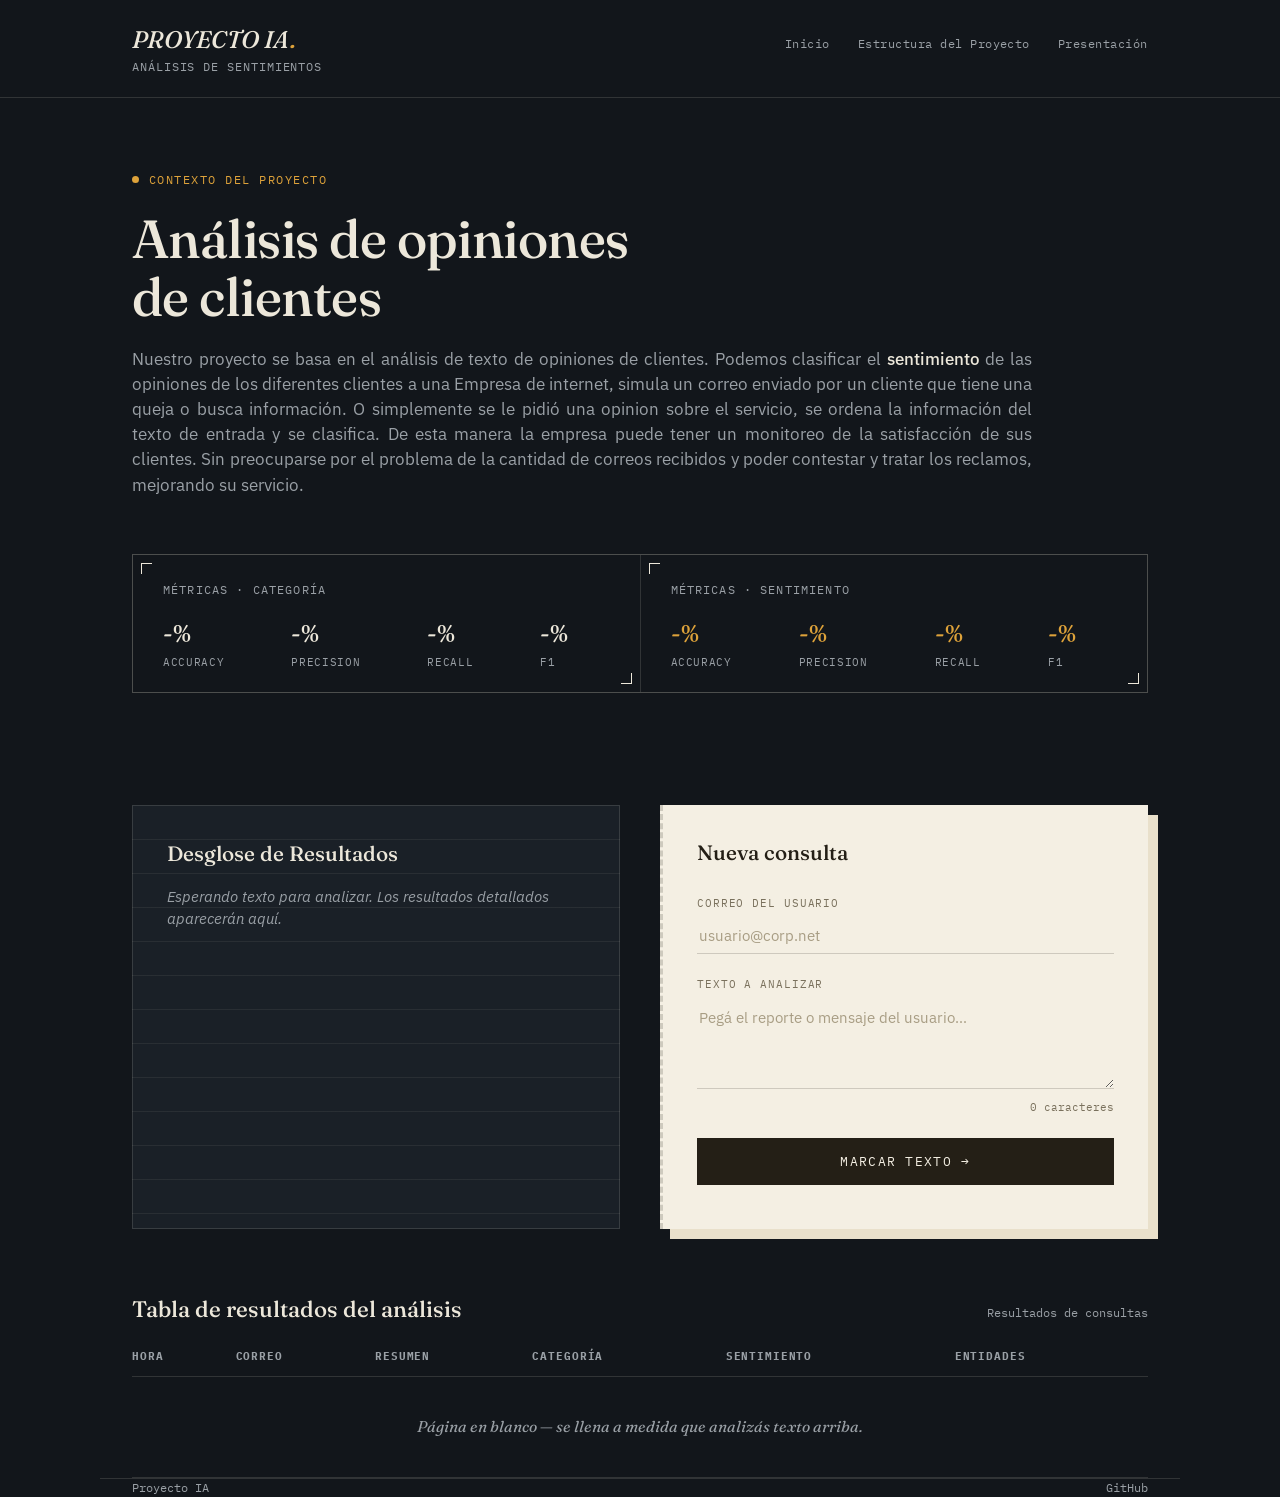
==== frontend/index.html @ bf1f72cf "First commit" ====
<!DOCTYPE html>
<html lang="es">
<head>
<meta charset="UTF-8">
<meta name="viewport" content="width=device-width, initial-scale=1.0">
<title>IA</title>
<link rel="stylesheet" href="style.css">
</head>
<body>

<header class="nav">
  <div class="wrap nav-inner">
    <div>
      <div class="wordmark">PROYECTO IA<span>.</span></div>
      <div class="tagline">Análisis de sentimientos</div>
    </div>
    <nav class="nav-links">
      <a href="index.html">Inicio</a>
      <a href="documentacion.html">Estructura del Proyecto</a>
      <a href="presentacion.html">Presentación</a>
    </nav>
  </div>
</header>

<main class="wrap">

  <section class="hero">
    <div class="eyebrow">Contexto del Proyecto</div>
    <h1>Análisis de opiniones de clientes</h1>
    <p class="lede">
      Nuestro proyecto se basa en el análisis de texto de opiniones de clientes.
      Podemos clasificar el <strong>sentimiento</strong>
      de las opiniones de los diferentes clientes a una Empresa de internet, simula un correo enviado por un cliente que  tiene una queja o busca información. O simplemente se le pidió una opinion sobre el servicio, se ordena la información del texto de entrada y se clasifica. De esta manera la empresa puede tener un monitoreo de la satisfacción de sus clientes. Sin preocuparse por el problema de la cantidad de correos recibidos y poder contestar y tratar los reclamos, mejorando su servicio.        
      
    </p>

    <div class="spec-row">
      <div class="card">
        <div class="card-label">Métricas · Categoría</div>
        <div class="metric-grid">
          <div class="metric"><div class="metric-num" id="m_cat_acc">-%</div><div class="metric-name">Accuracy</div></div>
          <div class="metric"><div class="metric-num" id="m_cat_prec">-%</div><div class="metric-name">Precision</div></div>
          <div class="metric"><div class="metric-num" id="m_cat_rec">-%</div><div class="metric-name">Recall</div></div>
          <div class="metric"><div class="metric-num" id="m_cat_f1">-%</div><div class="metric-name">F1</div></div>
        </div>
      </div>
      <div class="card">
        <div class="card-label">Métricas · Sentimiento</div>
        <div class="metric-grid">
          <div class="metric positive"><div class="metric-num" id="m_sent_acc">-%</div><div class="metric-name">Accuracy</div></div>
          <div class="metric positive"><div class="metric-num" id="m_sent_prec">-%</div><div class="metric-name">Precision</div></div>
          <div class="metric positive"><div class="metric-num" id="m_sent_rec">-%</div><div class="metric-name">Recall</div></div>
          <div class="metric positive"><div class="metric-num" id="m_sent_f1">-%</div><div class="metric-name">F1</div></div>
        </div>
      </div>
    </div>
  </section>

  <section class="split">
    <div class="notebook" id="resultPanel">
      <h2>Desglose de Resultados</h2>
      <div id="resultContent">
        <p style="color:var(--text-l-muted);font-style:italic;">Esperando texto para analizar. Los resultados detallados aparecerán aquí.</p>
      </div>
    </div>

    <div class="slip-wrap">
      <div class="slip">
        <h2>Nueva consulta</h2>
        <span class="slip-sub"></span>

        <div class="field">
          <label for="email">Correo del usuario</label>
          <input id="email" type="email" placeholder="usuario@corp.net">
        </div>

        <div class="field">
          <label for="texto">Texto a analizar</label>
          <textarea id="texto" placeholder="Pegá el reporte o mensaje del usuario…"></textarea>
          <div class="count"><span id="charcount">0</span> caracteres</div>
        </div>

        <button class="stamp-btn" id="analyzeBtn">Marcar texto →</button>
        <div class="demo-note" id="statusNote"></div>
      </div>
    </div>
  </section>

  <section class="ledger">
    <div class="ledger-head">
      <h2>Tabla de resultados del análisis</h2>
      <span class="ledger-sub">Resultados de consultas</span>
    </div>
    <table>
      <thead>
        <tr>
          <th>Hora</th>
          <th>Correo</th>
          <th>Resumen</th>
          <th>Categoría</th>
          <th>Sentimiento</th>
          <th>Entidades</th>
        </tr>
      </thead>
      <tbody id="ledgerBody">
        <tr class="empty-row" id="emptyRow">
          <td colspan="6">Página en blanco — se llena a medida que analizás texto arriba.</td>
        </tr>
      </tbody>
    </table>
  </section>

</main>

<footer class="wrap">
  <div class="colophon">Proyecto IA</div>
  <div class="foot-links">
    <a href="https://github.com/Lubswer/IAProyecto.git">GitHub</a>
  </div>
</footer>

<script src="app.js"></script>

</body>
</html>
---- frontend/style.css ----
/* ==========================================================
   Glosa Theme
   ========================================================== */
@import url('https://fonts.googleapis.com/css2?family=Fraunces:ital,opsz,wght@0,9..144,400;0,9..144,500;0,9..144,600;1,9..144,500&family=IBM+Plex+Sans:wght@400;500;600&family=IBM+Plex+Mono:wght@400;500&display=swap');

:root{
  --ink:#12161b;
  --ink-2:#1a2027;
  --ink-3:#222933;
  --paper:#f4efe3;
  --paper-2:#e9e0cb;
  --text-l:#ece7da;
  --text-l-muted:#9aa0a6;
  --text-d:#241f16;
  --text-d-muted:#7a715d;
  --amber:#dda23a;
  --amber-deep:#b9822a;
  --brick:#b8453d;
  --rule-l:rgba(236,231,218,0.14);
  --rule-d:rgba(36,31,22,0.18);
  --serif:'Fraunces', Georgia, serif;
  --sans:'IBM Plex Sans', -apple-system, sans-serif;
  --mono:'IBM Plex Mono', 'Courier New', monospace;
}

*{margin:0;padding:0;box-sizing:border-box;}

body{
  background:var(--ink);
  color:var(--text-l);
  font-family:var(--sans);
  line-height:1.5;
  -webkit-font-smoothing:antialiased;
}

a{color:inherit;}

.wrap{max-width:1080px;margin:0 auto;padding:0 32px;}

/* ---------- NAV ---------- */
header.nav{
  border-bottom:1px solid var(--rule-l);
  padding:22px 0;
}
.nav-inner{display:flex;align-items:baseline;justify-content:space-between;gap:24px;flex-wrap:wrap;}
.wordmark{
  font-family:var(--serif);
  font-style:italic;
  font-weight:500;
  font-size:1.5rem;
  letter-spacing:0.01em;
}
.wordmark span{color:var(--amber);}
.tagline{
  font-family:var(--mono);
  font-size:0.72rem;
  letter-spacing:0.08em;
  color:var(--text-l-muted);
  text-transform:uppercase;
}
.nav-links{display:flex;gap:28px;font-family:var(--mono);font-size:0.78rem;letter-spacing:0.04em;}
.nav-links a{color:var(--text-l-muted);text-decoration:none;border-bottom:1px solid transparent;padding-bottom:2px;transition:color .2s, border-color .2s;}
.nav-links a:hover, .nav-links a:focus-visible{color:var(--amber);border-color:var(--amber);}

/* ---------- HERO ---------- */
.hero{padding:72px 0 48px;}
.eyebrow{
  font-family:var(--mono);
  font-size:0.78rem;
  letter-spacing:0.12em;
  text-transform:uppercase;
  color:var(--amber);
  display:flex;align-items:center;gap:10px;
  margin-bottom:22px;
}
.eyebrow::before{content:"";width:7px;height:7px;border-radius:50%;background:var(--amber);display:inline-block;}

h1{
  font-family:var(--serif);
  font-weight:500;
  font-size:clamp(2.1rem, 4.6vw, 3.35rem);
  line-height:1.08;
  letter-spacing:-0.01em;
  max-width:16ch;
  margin-bottom:20px;
}

.lede{
  font-size:1.05rem;
  color:var(--text-l-muted);
  max-width: 90ch; /* Ampliado para mejor lectura sin desbordar */
  margin-bottom:44px;
  text-align: justify;
}
.lede strong{color:var(--text-l);font-weight:500;}

/* ---------- SPECIMEN CARD ---------- */
.specimen{
  background:var(--paper);
  color:var(--text-d);
  border-radius:2px;
  padding:40px 44px 32px;
  position:relative;
  box-shadow:0 24px 60px -30px rgba(0,0,0,0.6);
}
.specimen::before{
  content:"MUESTRA 01";
  position:absolute;
  top:-11px;left:36px;
  background:var(--ink);
  color:var(--amber);
  font-family:var(--mono);
  font-size:0.66rem;
  letter-spacing:0.1em;
  padding:3px 10px;
  border:1px solid var(--rule-l);
}
.specimen-text{
  font-family:var(--serif);
  font-size:1.5rem;
  line-height:1.55;
  font-weight:400;
  max-width:60ch;
}
.tag-mark{
  border-bottom:2px solid var(--brick);
  padding-bottom:1px;
}
.tag-mark.amber{border-bottom-color:var(--amber-deep);}
.tag-num{
  font-family:var(--mono);
  font-size:0.68rem;
  vertical-align:super;
  color:var(--brick);
  margin-left:1px;
}
.tag-mark.amber + .tag-num{color:var(--amber-deep);}

.footnotes{
  margin-top:28px;
  padding-top:18px;
  border-top:1px dashed var(--rule-d);
  display:grid;
  grid-template-columns:repeat(auto-fit, minmax(220px,1fr));
  gap:18px 28px;
}
.footnote{font-family:var(--mono);font-size:0.8rem;color:var(--text-d-muted);}
.footnote b{
  color:var(--text-d);
  font-family:var(--sans);
  font-weight:600;
  display:block;
  font-size:0.86rem;
  margin-bottom:2px;
}
.footnote .num{color:var(--brick);}
.footnote.amber .num{color:var(--amber-deep);}
.conf{color:var(--brick);}
.footnote.amber .conf{color:var(--amber-deep);}

/* ---------- SPEC ROW (metric cards) ---------- */
.spec-row{
  display:grid;
  grid-template-columns:1fr 1fr;
  gap:1px;
  background:var(--rule-l);
  border:1px solid var(--rule-l);
  margin-top:56px;
}
.card{
  background:var(--ink);
  padding:26px 30px 22px;
  position:relative;
}
.card::before,.card::after{
  content:"";position:absolute;width:10px;height:10px;
  border-color:var(--rule-l);
}
.card::before{top:8px;left:8px;border-top:1px solid;border-left:1px solid;}
.card::after{bottom:8px;right:8px;border-bottom:1px solid;border-right:1px solid;}
.card-label{
  font-family:var(--mono);
  font-size:0.72rem;
  letter-spacing:0.1em;
  text-transform:uppercase;
  color:var(--text-l-muted);
  margin-bottom:18px;
}
.metric-grid{display:grid;grid-template-columns:repeat(4,auto);gap:22px 26px;}
.metric{}
.metric-num{
  font-family:var(--serif);
  font-size:1.5rem;
  font-weight:500;
}
.metric.negative .metric-num{color:var(--brick);}
.metric.positive .metric-num{color:var(--amber);}
.metric-name{
  font-family:var(--mono);
  font-size:0.68rem;
  color:var(--text-l-muted);
  text-transform:uppercase;
  letter-spacing:0.06em;
  margin-top:2px;
}

/* ---------- TWO COLUMN ---------- */
.split{
  display:grid;
  grid-template-columns:1fr 1fr;
  gap:40px;
  margin-top:64px;
}
@media (max-width:820px){ .split{grid-template-columns:1fr;} .spec-row{grid-template-columns:1fr;} }

.notebook{
  background:var(--ink-2);
  border:1px solid var(--rule-l);
  padding:32px 34px;
  background-image:repeating-linear-gradient(
    to bottom, transparent, transparent 33px, var(--rule-l) 34px
  );
}
.notebook h2{
  font-family:var(--serif);
  font-weight:500;
  font-size:1.3rem;
  margin-bottom:16px;
}
.notebook p{color:var(--text-l-muted);font-size:0.94rem;margin-bottom:22px;max-width:44ch;}
.checklist{list-style:none;display:flex;flex-direction:column;gap:11px;}
.checklist li{
  font-size:0.92rem;
  color:var(--text-l-muted);
  display:flex;gap:10px;align-items:baseline;
}
.checklist li::before{
  content:"✓";
  font-family:var(--mono);
  color:var(--amber);
  flex-shrink:0;
}

/* ---------- FORM (carbon copy slip) ---------- */
.slip-wrap{position:relative;}
.slip-wrap::before{
  content:"";
  position:absolute;
  inset:10px -10px -10px 10px;
  background:var(--paper-2);
  z-index:0;
}
.slip{
  position:relative;z-index:1;
  background:var(--paper);
  color:var(--text-d);
  padding:32px 34px;
  border-left:3px dashed var(--rule-d);
}
.slip h2{
  font-family:var(--serif);
  font-weight:500;
  font-size:1.3rem;
  margin-bottom:4px;
}
.slip .slip-sub{
  font-family:var(--mono);
  font-size:0.72rem;
  color:var(--text-d-muted);
  letter-spacing:0.05em;
  margin-bottom:26px;
  display:block;
}
.field{margin-bottom:22px;}
.field label{
  display:block;
  font-family:var(--mono);
  font-size:0.7rem;
  letter-spacing:0.08em;
  text-transform:uppercase;
  color:var(--text-d-muted);
  margin-bottom:8px;
}
.field input, .field textarea{
  width:100%;
  background:transparent;
  border:none;
  border-bottom:1px solid var(--rule-d);
  padding:6px 2px 8px;
  font-family:var(--sans);
  font-size:0.95rem;
  color:var(--text-d);
  resize:vertical;
  font-weight:400;
}
.field textarea{min-height:88px;}
.field input:focus, .field textarea:focus{
  outline:none;
  border-bottom-color:var(--brick);
}
.field input::placeholder, .field textarea::placeholder{color:#a89d84;}

.count{
  font-family:var(--mono);
  font-size:0.68rem;
  color:var(--text-d-muted);
  text-align:right;
  margin-top:4px;
}

.stamp-btn{
  width:100%;
  background:var(--text-d);
  color:var(--paper);
  border:none;
  padding:15px 20px;
  font-family:var(--mono);
  font-size:0.82rem;
  letter-spacing:0.1em;
  text-transform:uppercase;
  cursor:pointer;
  transition:transform .12s ease, background .2s ease;
}
.stamp-btn:hover{background:var(--brick);}
.stamp-btn:active{transform:scale(0.98) rotate(-0.3deg);}

.demo-note{
  font-family:var(--mono);
  font-size:0.68rem;
  color:var(--text-d-muted);
  margin-top:12px;
}

/* ---------- LEDGER ---------- */
.ledger{margin-top:64px;}
.ledger-head{display:flex;justify-content:space-between;align-items:baseline;margin-bottom:4px;flex-wrap:wrap;gap:8px;}
.ledger h2{font-family:var(--serif);font-weight:500;font-size:1.4rem;}
.ledger-sub{font-family:var(--mono);font-size:0.75rem;color:var(--text-l-muted);}

table{width:100%;border-collapse:collapse;margin-top:22px;}
thead th{
  text-align:left;
  font-family:var(--mono);
  font-size:0.68rem;
  letter-spacing:0.08em;
  text-transform:uppercase;
  color:var(--text-l-muted);
  padding:0 14px 12px 0;
  border-bottom:1px solid var(--rule-l);
}
tbody td{
  padding:14px 14px 14px 0;
  border-bottom:1px solid var(--rule-l);
  font-size:0.88rem;
  vertical-align:top;
}
tbody tr:hover td{background:rgba(221,162,58,0.04);}
.mono-cell{font-family:var(--mono);color:var(--text-l-muted);font-size:0.8rem;}
.tag-chip{
  font-family:var(--mono);
  font-size:0.7rem;
  padding:2px 8px;
  border:1px solid var(--rule-l);
  display:inline-block;
  white-space:nowrap;
}
.tag-chip.neg{color:var(--brick);border-color:rgba(184,69,61,0.4);}
.tag-chip.pos{color:var(--amber);border-color:rgba(221,162,58,0.4);}
.tag-chip.neu{color:var(--text-l-muted);}

.empty-row td{
  padding:38px 0;
  text-align:center;
  font-family:var(--serif);
  font-style:italic;
  color:var(--text-l-muted);
  font-size:0.98rem;
}

/* ---------- FOOTER ---------- */
footer{
  margin-top:80px;
  padding:28px 0 60px;
  border-top:1px solid var(--rule-l);
  display:flex;justify-content:space-between;align-items:center;flex-wrap:wrap;gap:12px;
}
.colophon{font-family:var(--mono);font-size:0.74rem;color:var(--text-l-muted);}
.foot-links{display:flex;gap:22px;font-family:var(--mono);font-size:0.74rem;}
.foot-links a{color:var(--text-l-muted);text-decoration:none;}
.foot-links a:hover{color:var(--amber);}

@media (prefers-reduced-motion: no-preference){
  .specimen{animation:rise .6s ease both;}
  @keyframes rise{from{opacity:0;transform:translateY(10px);} to{opacity:1;transform:translateY(0);}}
  .footnote{animation:fadein .5s ease both;}
  .footnote:nth-child(1){animation-delay:.35s;}
  .footnote:nth-child(2){animation-delay:.5s;}
  .footnote:nth-child(3){animation-delay:.65s;}
  @keyframes fadein{from{opacity:0;} to{opacity:1;}}
}
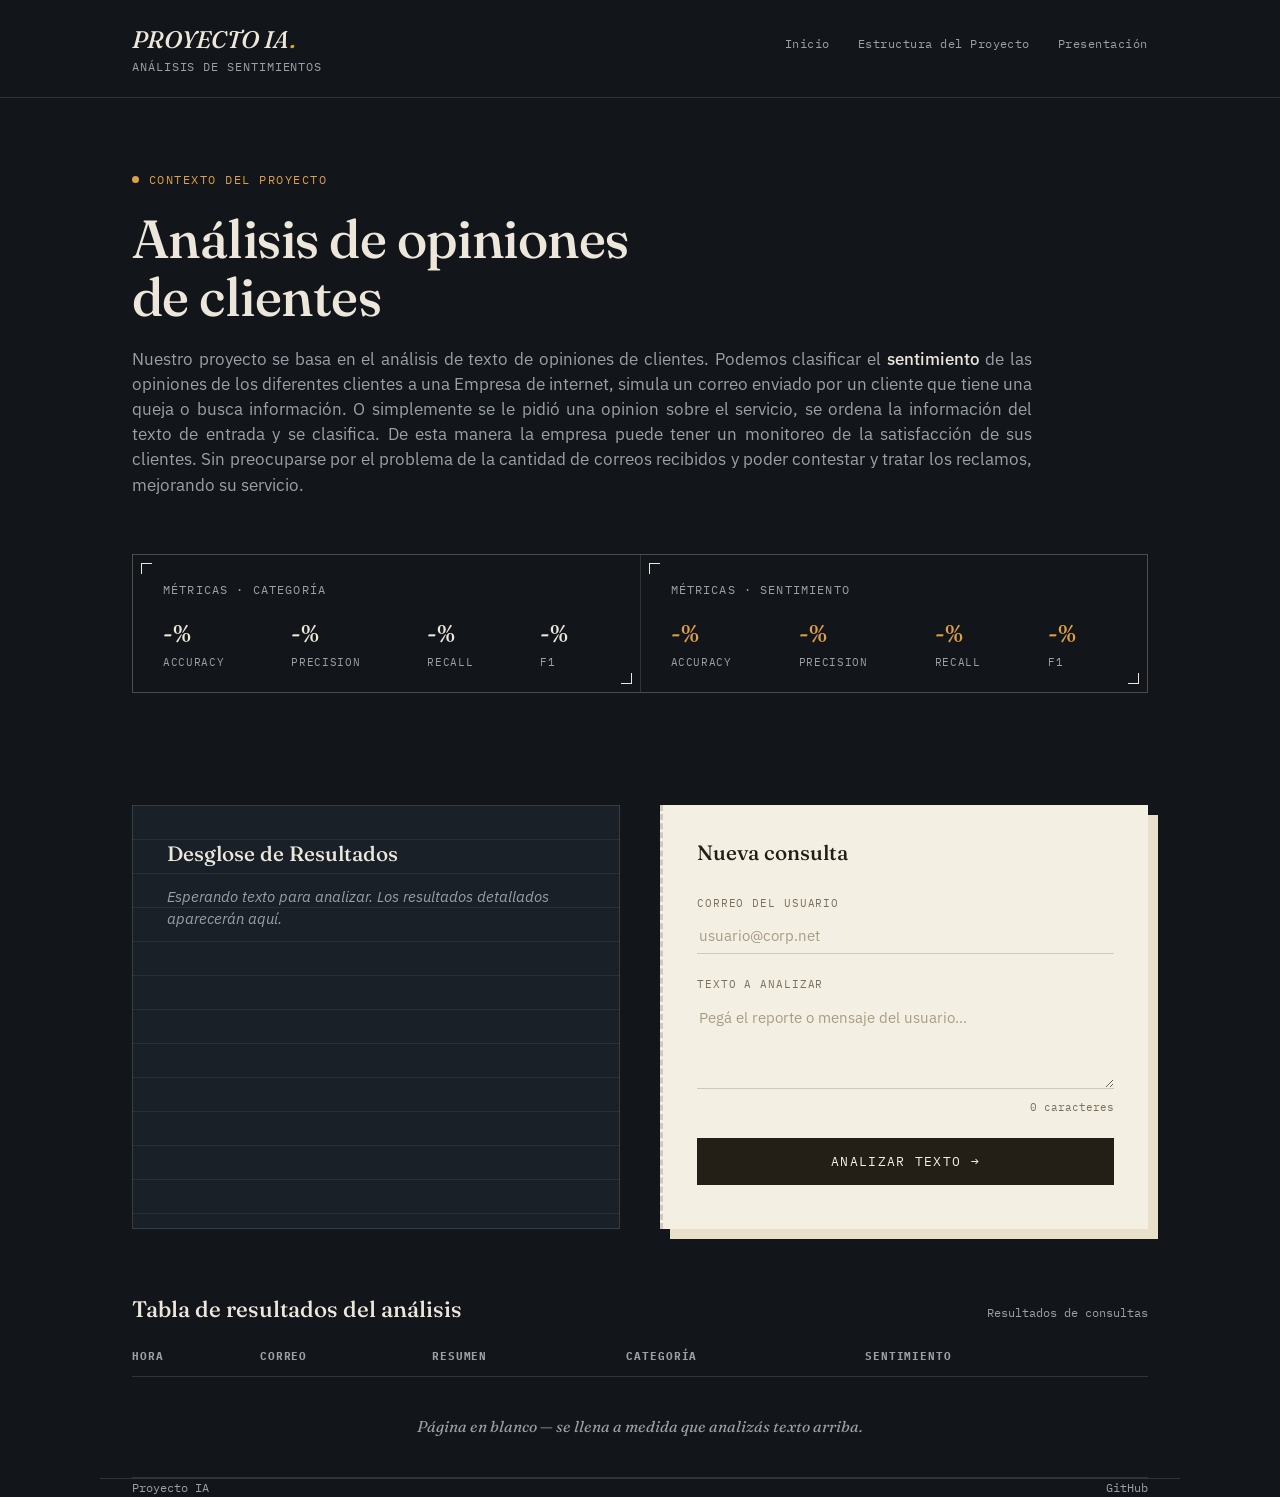
==== commit a018abab: "feat: Add NLP visualization, technical manual, and remove unused NER" ====
--- a/frontend/index.html
+++ b/frontend/index.html
@@ -80,7 +80,7 @@
           <div class="count"><span id="charcount">0</span> caracteres</div>
         </div>
 
-        <button class="stamp-btn" id="analyzeBtn">Marcar texto →</button>
+        <button class="stamp-btn" id="analyzeBtn">Analizar texto →</button>
         <div class="demo-note" id="statusNote"></div>
       </div>
     </div>
@@ -99,12 +99,11 @@
           <th>Resumen</th>
           <th>Categoría</th>
           <th>Sentimiento</th>
-          <th>Entidades</th>
         </tr>
       </thead>
       <tbody id="ledgerBody">
         <tr class="empty-row" id="emptyRow">
-          <td colspan="6">Página en blanco — se llena a medida que analizás texto arriba.</td>
+          <td colspan="5">Página en blanco — se llena a medida que analizás texto arriba.</td>
         </tr>
       </tbody>
     </table>
